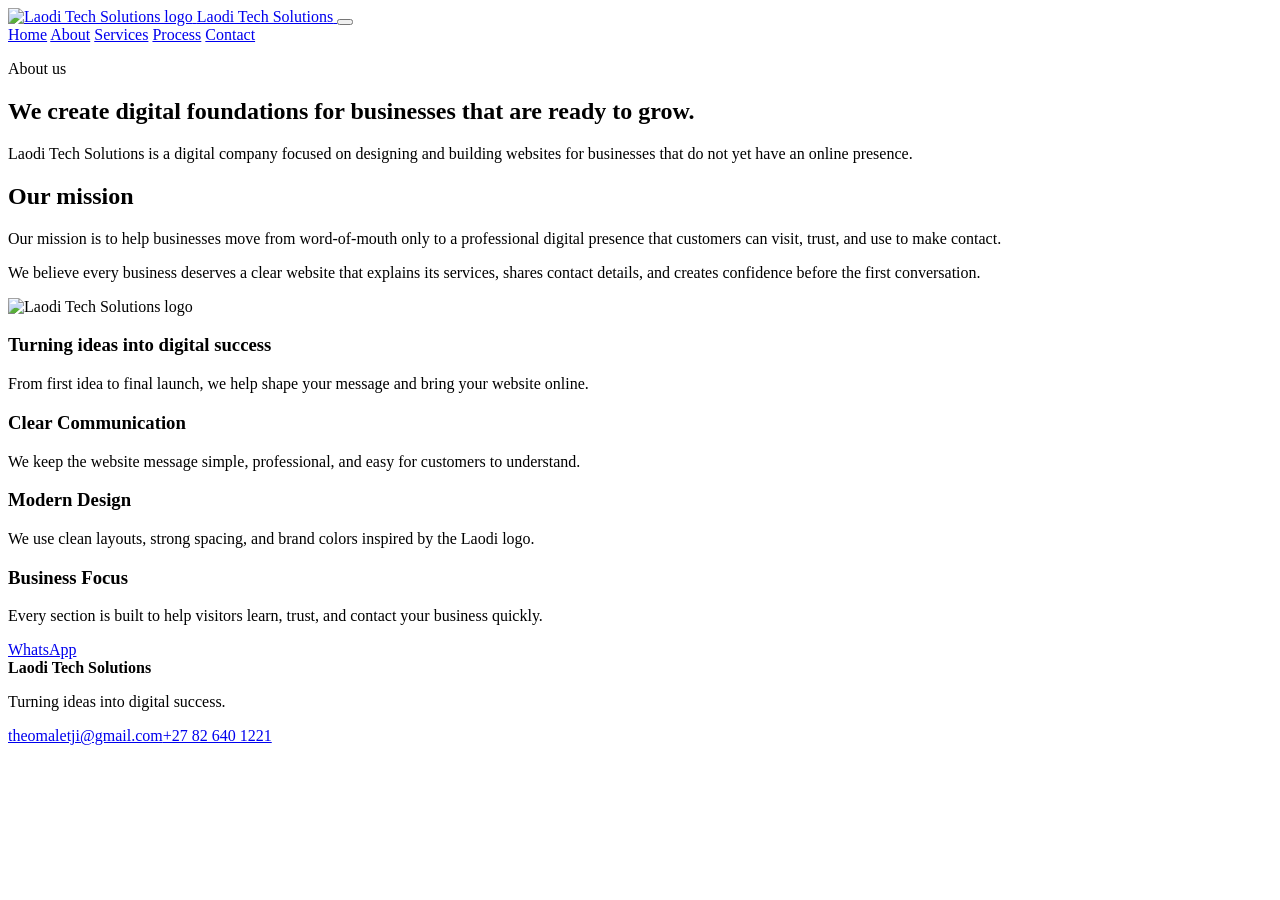
==== about.html @ 39cf4a42 "Add files via upload" ====
<!DOCTYPE html>
<html lang="en">
<head>
  <meta charset="UTF-8">
  <meta name="viewport" content="width=device-width, initial-scale=1.0">
  <title>About | Laodi Tech Solutions</title>
  <link rel="stylesheet" href="assets/css/styles.css">
</head>
<body>
  <header class="site-header">
    <nav class="navbar container">
      <a class="brand" href="index.html">
        <img src="assets/images/laodi-logo.jpeg" alt="Laodi Tech Solutions logo">
        <span>Laodi Tech Solutions</span>
      </a>
      <button class="menu-toggle" type="button" aria-label="Open navigation menu" aria-expanded="false"><span></span><span></span><span></span></button>
      <div class="nav-links">
        <a href="index.html">Home</a>
        <a href="about.html" class="active">About</a>
        <a href="services.html">Services</a>
        <a href="process.html">Process</a>
        <a href="contact.html">Contact</a>
      </div>
    </nav>
  </header>

  <main>
    <section class="page-hero">
      <div class="container">
        <p class="eyebrow">About us</p>
        <h1>We create digital foundations for businesses that are ready to grow.</h1>
        <p>Laodi Tech Solutions is a digital company focused on designing and building websites for businesses that do not yet have an online presence.</p>
      </div>
    </section>

    <section class="section">
      <div class="container split-grid">
        <div>
          <h2>Our mission</h2>
          <p>
            Our mission is to help businesses move from word-of-mouth only to a professional digital presence that customers can visit, trust, and use to make contact.
          </p>
          <p>
            We believe every business deserves a clear website that explains its services, shares contact details, and creates confidence before the first conversation.
          </p>
        </div>
        <div class="highlight-box">
          <img src="assets/images/laodi-logo.jpeg" alt="Laodi Tech Solutions logo">
          <h3>Turning ideas into digital success</h3>
          <p>From first idea to final launch, we help shape your message and bring your website online.</p>
        </div>
      </div>
    </section>

    <section class="section soft-bg">
      <div class="container cards three-columns">
        <article class="card">
          <h3>Clear Communication</h3>
          <p>We keep the website message simple, professional, and easy for customers to understand.</p>
        </article>
        <article class="card">
          <h3>Modern Design</h3>
          <p>We use clean layouts, strong spacing, and brand colors inspired by the Laodi logo.</p>
        </article>
        <article class="card">
          <h3>Business Focus</h3>
          <p>Every section is built to help visitors learn, trust, and contact your business quickly.</p>
        </article>
      </div>
    </section>
  </main>

  <a class="whatsapp-float" href="https://wa.me/27826401221" target="_blank" rel="noopener">WhatsApp</a>
  <footer class="site-footer">
    <div class="container footer-grid">
      <div><strong>Laodi Tech Solutions</strong><p>Turning ideas into digital success.</p></div>
      <div><a href="mailto:theomaletji@gmail.com">theomaletji@gmail.com</a><a href="https://wa.me/27826401221" target="_blank" rel="noopener">+27 82 640 1221</a></div>
    </div>
  </footer>
  <script src="assets/js/main.js"></script>
</body>
</html>
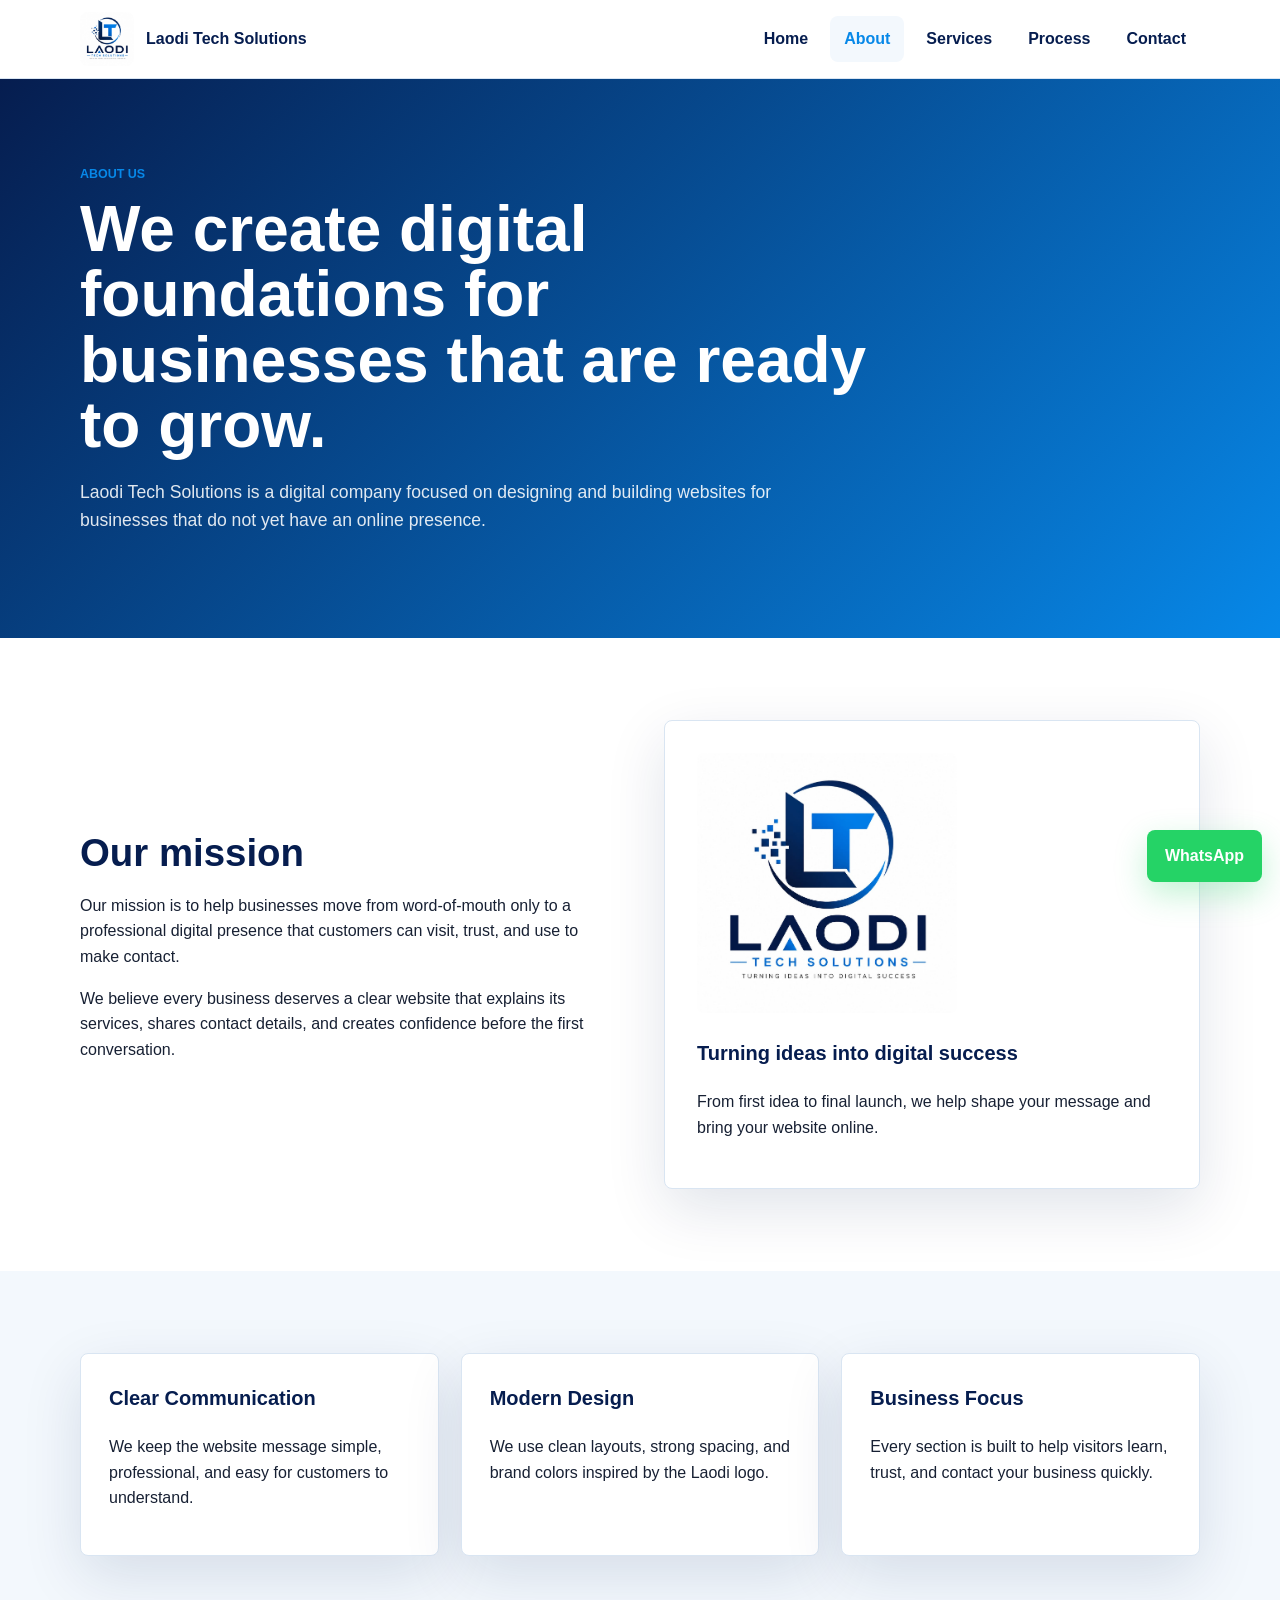
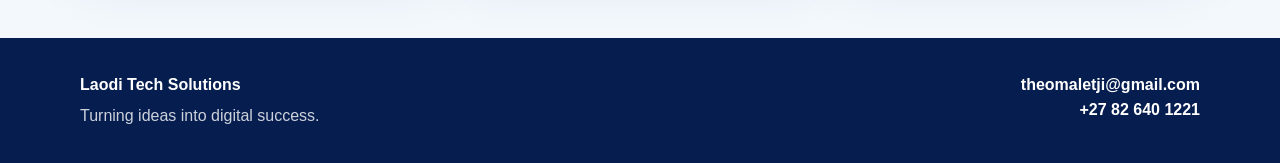
==== commit f491073e: "Add files via upload" ====
--- a/about.html
+++ b/about.html
@@ -4,13 +4,13 @@
   <meta charset="UTF-8">
   <meta name="viewport" content="width=device-width, initial-scale=1.0">
   <title>About | Laodi Tech Solutions</title>
-  <link rel="stylesheet" href="assets/css/styles.css">
+  <link rel="stylesheet" href="styles.css">
 </head>
 <body>
   <header class="site-header">
     <nav class="navbar container">
       <a class="brand" href="index.html">
-        <img src="assets/images/laodi-logo.jpeg" alt="Laodi Tech Solutions logo">
+        <img src="laodi-logo.jpeg" alt="Laodi Tech Solutions logo">
         <span>Laodi Tech Solutions</span>
       </a>
       <button class="menu-toggle" type="button" aria-label="Open navigation menu" aria-expanded="false"><span></span><span></span><span></span></button>
@@ -45,7 +45,7 @@
           </p>
         </div>
         <div class="highlight-box">
-          <img src="assets/images/laodi-logo.jpeg" alt="Laodi Tech Solutions logo">
+          <img src="laodi-logo.jpeg" alt="Laodi Tech Solutions logo">
           <h3>Turning ideas into digital success</h3>
           <p>From first idea to final launch, we help shape your message and bring your website online.</p>
         </div>
@@ -77,6 +77,6 @@
       <div><a href="mailto:theomaletji@gmail.com">theomaletji@gmail.com</a><a href="https://wa.me/27826401221" target="_blank" rel="noopener">+27 82 640 1221</a></div>
     </div>
   </footer>
-  <script src="assets/js/main.js"></script>
+  <script src="main.js"></script>
 </body>
 </html>
--- a/styles.css
+++ b/styles.css
@@ -0,0 +1,695 @@
+:root {
+  --navy: #061d4f;
+  --navy-2: #0b3474;
+  --blue: #0788e8;
+  --blue-dark: #086dc0;
+  --ink: #172033;
+  --muted: #657187;
+  --line: #d9e5f2;
+  --soft: #f3f8fd;
+  --white: #ffffff;
+  --shadow: 0 20px 60px rgba(6, 29, 79, 0.12);
+}
+
+* {
+  box-sizing: border-box;
+}
+
+body {
+  margin: 0;
+  font-family: Arial, Helvetica, sans-serif;
+  color: var(--ink);
+  background: var(--white);
+  line-height: 1.6;
+}
+
+img {
+  max-width: 100%;
+  display: block;
+}
+
+a {
+  color: inherit;
+  text-decoration: none;
+}
+
+.container {
+  width: min(1120px, calc(100% - 32px));
+  margin: 0 auto;
+}
+
+.site-header {
+  position: sticky;
+  top: 0;
+  z-index: 50;
+  background: rgba(255, 255, 255, 0.94);
+  border-bottom: 1px solid var(--line);
+  backdrop-filter: blur(14px);
+}
+
+.navbar {
+  min-height: 78px;
+  display: flex;
+  align-items: center;
+  justify-content: space-between;
+  gap: 24px;
+}
+
+.brand {
+  display: flex;
+  align-items: center;
+  gap: 12px;
+  font-weight: 800;
+  color: var(--navy);
+}
+
+.brand img {
+  width: 54px;
+  height: 54px;
+  object-fit: contain;
+  border-radius: 8px;
+}
+
+.nav-links {
+  display: flex;
+  align-items: center;
+  gap: 8px;
+}
+
+.nav-links a {
+  padding: 10px 14px;
+  color: var(--navy);
+  font-weight: 700;
+  border-radius: 8px;
+}
+
+.nav-links a:hover,
+.nav-links a.active {
+  color: var(--blue);
+  background: var(--soft);
+}
+
+.menu-toggle {
+  display: none;
+  width: 44px;
+  height: 44px;
+  border: 1px solid var(--line);
+  background: var(--white);
+  border-radius: 8px;
+  cursor: pointer;
+}
+
+.menu-toggle span {
+  display: block;
+  width: 20px;
+  height: 2px;
+  margin: 5px auto;
+  background: var(--navy);
+}
+
+.hero {
+  padding: 96px 0 72px;
+  background:
+    linear-gradient(135deg, rgba(6, 29, 79, 0.95), rgba(8, 136, 232, 0.86)),
+    url("../images/laodi-logo.jpeg") center/420px no-repeat;
+  color: var(--white);
+}
+
+.hero-grid {
+  display: grid;
+  grid-template-columns: 1.2fr 0.8fr;
+  align-items: center;
+  gap: 48px;
+}
+
+.eyebrow {
+  margin: 0 0 12px;
+  color: var(--blue);
+  font-size: 0.78rem;
+  font-weight: 800;
+  letter-spacing: 0;
+  text-transform: uppercase;
+}
+
+.hero .eyebrow,
+.cta-section .eyebrow {
+  color: #bfe6ff;
+}
+
+h1,
+h2,
+h3,
+p {
+  margin-top: 0;
+}
+
+h1 {
+  max-width: 820px;
+  margin-bottom: 20px;
+  font-size: clamp(2.4rem, 6vw, 4.8rem);
+  line-height: 1.02;
+}
+
+h2 {
+  margin-bottom: 18px;
+  color: var(--navy);
+  font-size: clamp(1.8rem, 3vw, 2.6rem);
+  line-height: 1.15;
+}
+
+h3 {
+  color: var(--navy);
+  font-size: 1.25rem;
+}
+
+.hero-text {
+  max-width: 650px;
+  color: rgba(255, 255, 255, 0.88);
+  font-size: 1.15rem;
+}
+
+.hero-actions {
+  display: flex;
+  flex-wrap: wrap;
+  gap: 14px;
+  margin-top: 32px;
+}
+
+.btn {
+  display: inline-flex;
+  align-items: center;
+  justify-content: center;
+  min-height: 48px;
+  padding: 13px 20px;
+  border: 0;
+  border-radius: 8px;
+  font-weight: 800;
+  cursor: pointer;
+  transition: transform 0.2s ease, box-shadow 0.2s ease, background 0.2s ease;
+}
+
+.btn:hover {
+  transform: translateY(-2px);
+}
+
+.btn-primary {
+  color: var(--white);
+  background: var(--blue);
+  box-shadow: 0 14px 32px rgba(7, 136, 232, 0.28);
+}
+
+.btn-primary:hover {
+  background: var(--blue-dark);
+}
+
+.btn-secondary {
+  color: var(--navy);
+  background: var(--white);
+  border: 1px solid var(--line);
+}
+
+.btn-light {
+  color: var(--navy);
+  background: var(--white);
+}
+
+.full-width {
+  width: 100%;
+}
+
+.hero-card,
+.highlight-box,
+.contact-panel,
+.contact-form,
+.service-card,
+.card {
+  border: 1px solid var(--line);
+  border-radius: 8px;
+  background: var(--white);
+  box-shadow: var(--shadow);
+}
+
+.hero-card {
+  padding: 24px;
+  color: var(--ink);
+}
+
+.hero-card img {
+  width: 100%;
+  max-height: 280px;
+  object-fit: contain;
+  margin-bottom: 20px;
+  border-radius: 8px;
+  background: var(--white);
+}
+
+.hero-card strong,
+.hero-card span {
+  display: block;
+}
+
+.hero-card strong {
+  color: var(--navy);
+  font-size: 1.35rem;
+}
+
+.hero-card span {
+  color: var(--muted);
+}
+
+.section {
+  padding: 82px 0;
+}
+
+.section-heading {
+  max-width: 760px;
+  margin-bottom: 34px;
+}
+
+.cards,
+.service-grid {
+  display: grid;
+  gap: 22px;
+}
+
+.three-columns {
+  grid-template-columns: repeat(3, 1fr);
+}
+
+.card,
+.service-card {
+  padding: 28px;
+}
+
+.card-icon {
+  width: 48px;
+  height: 48px;
+  display: grid;
+  place-items: center;
+  margin-bottom: 22px;
+  color: var(--white);
+  background: var(--navy);
+  border-radius: 8px;
+  font-weight: 800;
+}
+
+.split-section,
+.soft-bg {
+  background: var(--soft);
+}
+
+.split-grid {
+  display: grid;
+  grid-template-columns: 1fr 1fr;
+  align-items: center;
+  gap: 48px;
+}
+
+.feature-list {
+  display: grid;
+  gap: 16px;
+}
+
+.feature-list div {
+  padding: 22px;
+  border-left: 4px solid var(--blue);
+  border-radius: 8px;
+  background: var(--white);
+}
+
+.feature-list strong,
+.feature-list span {
+  display: block;
+}
+
+.feature-list strong {
+  color: var(--navy);
+  margin-bottom: 4px;
+}
+
+.feature-list span {
+  color: var(--muted);
+}
+
+.cta-section {
+  padding: 56px 0;
+  color: var(--white);
+  background: linear-gradient(135deg, var(--navy), var(--blue));
+}
+
+.cta {
+  display: flex;
+  align-items: center;
+  justify-content: space-between;
+  gap: 24px;
+}
+
+.cta h2 {
+  margin-bottom: 0;
+  color: var(--white);
+}
+
+.page-hero {
+  padding: 86px 0;
+  color: var(--white);
+  background: linear-gradient(135deg, var(--navy), var(--blue));
+}
+
+.page-hero h1 {
+  font-size: clamp(2.2rem, 5vw, 4rem);
+}
+
+.page-hero p:not(.eyebrow) {
+  max-width: 760px;
+  color: rgba(255, 255, 255, 0.88);
+  font-size: 1.1rem;
+}
+
+.highlight-box {
+  padding: 32px;
+}
+
+.highlight-box img {
+  max-width: 260px;
+  margin-bottom: 24px;
+  border-radius: 8px;
+}
+
+.service-grid {
+  grid-template-columns: repeat(2, 1fr);
+}
+
+.service-card ul {
+  padding-left: 20px;
+  margin-bottom: 0;
+  color: var(--muted);
+}
+
+.pricing-grid {
+  display: grid;
+  grid-template-columns: repeat(2, 1fr);
+  gap: 24px;
+  align-items: stretch;
+}
+
+.pricing-card {
+  position: relative;
+  display: flex;
+  flex-direction: column;
+  padding: 30px;
+  border: 1px solid var(--line);
+  border-radius: 8px;
+  background: var(--white);
+  box-shadow: var(--shadow);
+}
+
+.pricing-card.featured {
+  border-color: rgba(7, 136, 232, 0.45);
+  box-shadow: 0 24px 70px rgba(7, 136, 232, 0.18);
+}
+
+.pricing-badge {
+  width: fit-content;
+  margin-bottom: 16px;
+  padding: 7px 12px;
+  color: var(--white);
+  background: var(--blue);
+  border-radius: 8px;
+  font-size: 0.82rem;
+  font-weight: 800;
+}
+
+.pricing-head {
+  display: flex;
+  align-items: flex-start;
+  justify-content: space-between;
+  gap: 18px;
+  margin-bottom: 14px;
+}
+
+.pricing-head span {
+  color: var(--navy);
+  font-size: 1.3rem;
+  font-weight: 800;
+}
+
+.pricing-head strong {
+  color: var(--blue);
+  font-size: clamp(2rem, 4vw, 3rem);
+  line-height: 1;
+  white-space: nowrap;
+}
+
+.pricing-card p {
+  color: var(--muted);
+}
+
+.pricing-card ul {
+  display: grid;
+  gap: 10px;
+  padding: 0;
+  margin: 10px 0 26px;
+  list-style: none;
+}
+
+.pricing-card li {
+  position: relative;
+  padding-left: 28px;
+  color: var(--ink);
+}
+
+.pricing-card li::before {
+  content: "";
+  position: absolute;
+  left: 0;
+  top: 8px;
+  width: 12px;
+  height: 12px;
+  border-radius: 50%;
+  background: var(--blue);
+  box-shadow: inset 0 0 0 3px var(--white), 0 0 0 1px var(--blue);
+}
+
+.pricing-card .btn {
+  margin-top: auto;
+}
+
+.timeline {
+  display: grid;
+  gap: 20px;
+}
+
+.timeline article {
+  display: grid;
+  grid-template-columns: 72px 1fr;
+  gap: 22px;
+  padding: 28px;
+  border: 1px solid var(--line);
+  border-radius: 8px;
+  background: var(--white);
+  box-shadow: var(--shadow);
+}
+
+.timeline span {
+  width: 56px;
+  height: 56px;
+  display: grid;
+  place-items: center;
+  color: var(--white);
+  background: var(--blue);
+  border-radius: 8px;
+  font-weight: 800;
+}
+
+.timeline h2 {
+  margin-bottom: 8px;
+  font-size: 1.6rem;
+}
+
+.contact-grid {
+  display: grid;
+  grid-template-columns: 0.9fr 1.1fr;
+  align-items: start;
+  gap: 28px;
+}
+
+.contact-panel,
+.contact-form {
+  padding: 30px;
+}
+
+.contact-method {
+  padding: 18px 0;
+  border-top: 1px solid var(--line);
+}
+
+.contact-method strong,
+.contact-method a {
+  display: block;
+}
+
+.contact-method strong {
+  color: var(--navy);
+}
+
+.contact-method a {
+  color: var(--blue);
+  font-weight: 800;
+  overflow-wrap: anywhere;
+}
+
+.contact-form {
+  display: grid;
+  gap: 12px;
+}
+
+.contact-form label {
+  color: var(--navy);
+  font-weight: 800;
+}
+
+.contact-form input,
+.contact-form textarea {
+  width: 100%;
+  padding: 14px 15px;
+  border: 1px solid var(--line);
+  border-radius: 8px;
+  font: inherit;
+}
+
+.contact-form input:focus,
+.contact-form textarea:focus {
+  outline: 3px solid rgba(7, 136, 232, 0.18);
+  border-color: var(--blue);
+}
+
+.whatsapp-float {
+  position: fixed;
+  right: 18px;
+  bottom: 18px;
+  z-index: 40;
+  padding: 13px 18px;
+  color: var(--white);
+  background: #25d366;
+  border-radius: 8px;
+  font-weight: 800;
+  box-shadow: 0 12px 32px rgba(37, 211, 102, 0.28);
+}
+
+.site-footer {
+  padding: 34px 0;
+  color: rgba(255, 255, 255, 0.8);
+  background: var(--navy);
+}
+
+.footer-grid {
+  display: flex;
+  justify-content: space-between;
+  gap: 24px;
+}
+
+.site-footer strong {
+  display: block;
+  color: var(--white);
+  margin-bottom: 6px;
+}
+
+.site-footer p {
+  margin-bottom: 0;
+}
+
+.site-footer a {
+  display: block;
+  color: var(--white);
+  font-weight: 700;
+  text-align: right;
+}
+
+@media (max-width: 850px) {
+  .menu-toggle {
+    display: block;
+  }
+
+  .nav-links {
+    position: absolute;
+    top: 78px;
+    left: 0;
+    right: 0;
+    display: none;
+    flex-direction: column;
+    align-items: stretch;
+    padding: 16px;
+    background: var(--white);
+    border-bottom: 1px solid var(--line);
+  }
+
+  .nav-links.open {
+    display: flex;
+  }
+
+  .nav-links a {
+    padding: 14px 16px;
+  }
+
+  .hero {
+    padding: 68px 0 48px;
+  }
+
+  .hero-grid,
+  .split-grid,
+  .contact-grid,
+  .service-grid,
+  .pricing-grid,
+  .three-columns {
+    grid-template-columns: 1fr;
+  }
+
+  .hero-card {
+    max-width: 460px;
+  }
+
+  .cta,
+  .footer-grid {
+    align-items: flex-start;
+    flex-direction: column;
+  }
+
+  .site-footer a {
+    text-align: left;
+  }
+}
+
+@media (max-width: 520px) {
+  .brand span {
+    font-size: 0.92rem;
+  }
+
+  .brand img {
+    width: 46px;
+    height: 46px;
+  }
+
+  .section,
+  .page-hero {
+    padding: 58px 0;
+  }
+
+  .hero-actions,
+  .hero-actions .btn,
+  .cta .btn {
+    width: 100%;
+  }
+
+  .timeline article {
+    grid-template-columns: 1fr;
+  }
+
+  .pricing-head {
+    display: block;
+  }
+
+  .pricing-head strong {
+    display: block;
+    margin-top: 10px;
+  }
+}
